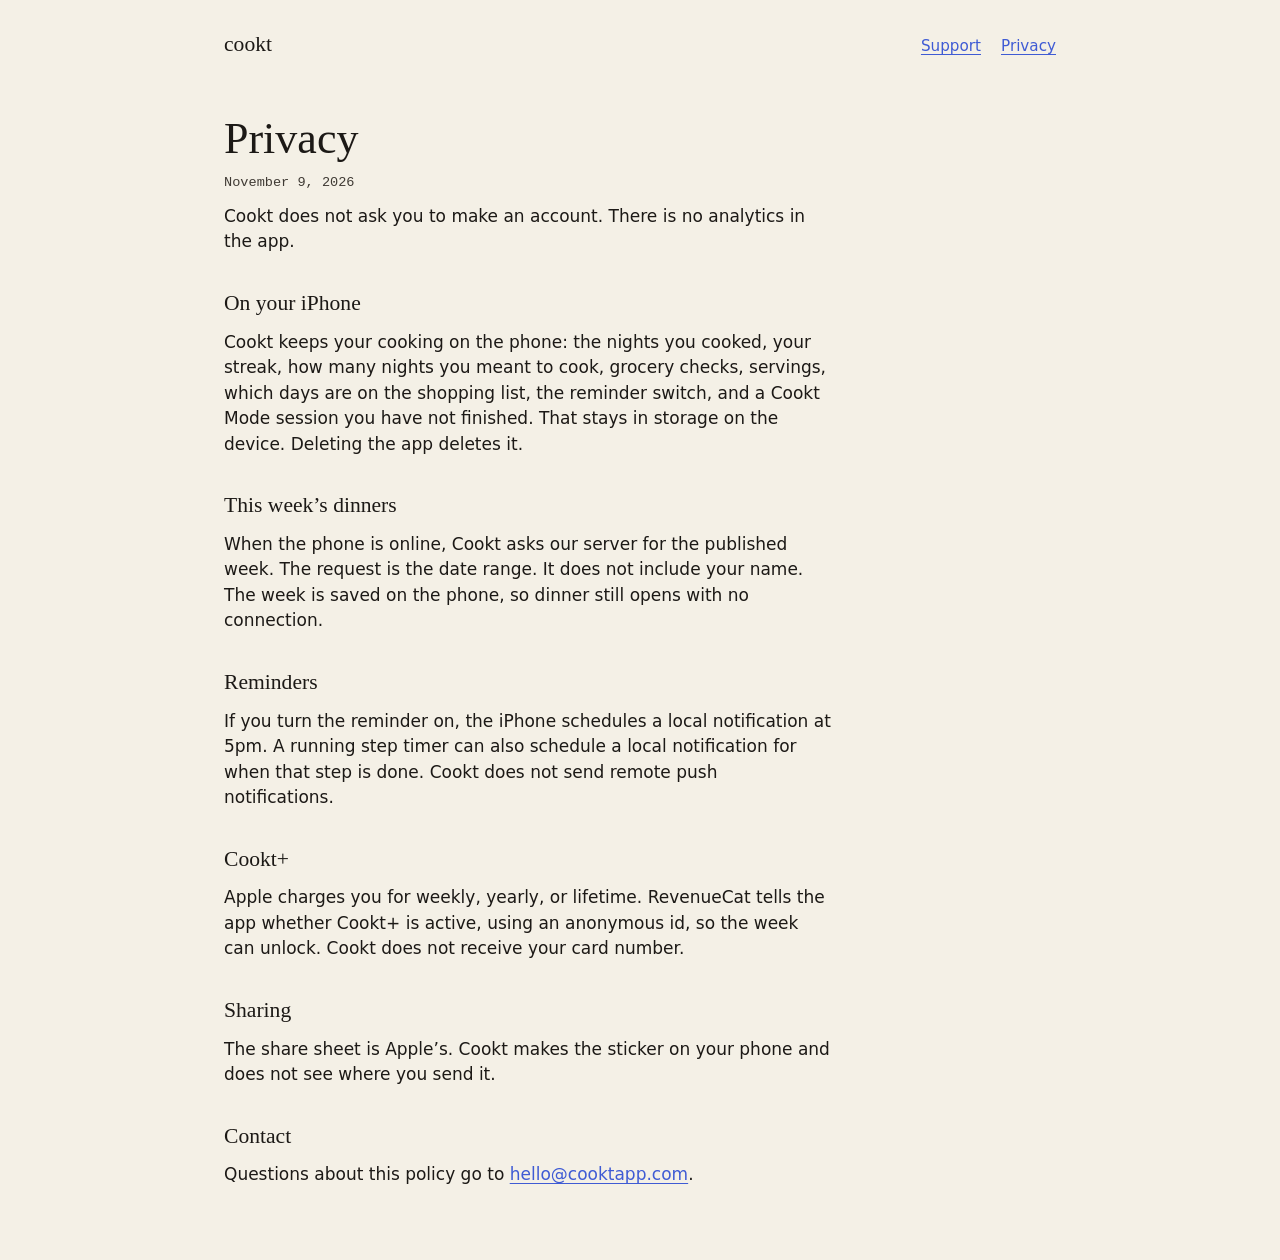
==== privacy/index.html @ 09d560f5 "Publish the Cookt site with GitHub Pages. The home, privacy, and support pages can go on cooktapp.co" ====
<!DOCTYPE html>
<html lang="en">
  <head>
    <meta charset="utf-8" />
    <meta name="viewport" content="width=device-width, initial-scale=1" />
    <title>Privacy · Cookt</title>
    <meta name="description" content="What Cookt stores on your iPhone, and what it does not." />
    <link rel="stylesheet" href="../styles.css" />
  </head>
  <body>
    <div class="page prose">
      <header class="mast">
        <a class="wordmark" href="../">cookt</a>
        <nav>
          <a href="../support/">Support</a>
          <a href="../privacy/">Privacy</a>
        </nav>
      </header>

      <h1>Privacy</h1>
      <p class="dated">November 9, 2026</p>

      <p>Cookt does not ask you to make an account. There is no analytics in the app.</p>

      <h2>On your iPhone</h2>
      <p>
        Cookt keeps your cooking on the phone: the nights you cooked, your streak, how many nights you meant to cook, grocery checks, servings, which days are on the shopping list, the reminder switch, and a Cookt Mode session you have not finished. That stays in storage on the device. Deleting the app deletes it.
      </p>

      <h2>This week’s dinners</h2>
      <p>
        When the phone is online, Cookt asks our server for the published week. The request is the date range. It does not include your name. The week is saved on the phone, so dinner still opens with no connection.
      </p>

      <h2>Reminders</h2>
      <p>
        If you turn the reminder on, the iPhone schedules a local notification at 5pm. A running step timer can also schedule a local notification for when that step is done. Cookt does not send remote push notifications.
      </p>

      <h2>Cookt+</h2>
      <p>
        Apple charges you for weekly, yearly, or lifetime. RevenueCat tells the app whether Cookt+ is active, using an anonymous id, so the week can unlock. Cookt does not receive your card number.
      </p>

      <h2>Sharing</h2>
      <p>
        The share sheet is Apple’s. Cookt makes the sticker on your phone and does not see where you send it.
      </p>

      <h2>Contact</h2>
      <p>
        Questions about this policy go to <a href="mailto:hello@cooktapp.com">hello@cooktapp.com</a>.
      </p>
    </div>
  </body>
</html>
---- styles.css ----
:root {
  --paper: #f4f0e6;
  --ink: #3f5bd4;
  --graphite: #3f3a34;
  --label: #1c1916;
  --hairline: #d9d1c3;
  --butter: #e7c56a;
  --measure: 38rem;
}

* {
  box-sizing: border-box;
}

html {
  background: var(--paper);
}

body {
  margin: 0;
  min-height: 100vh;
  background: var(--paper);
  color: var(--label);
  font-family: ui-sans-serif, system-ui, sans-serif;
  font-size: 1.0625rem;
  line-height: 1.5;
}

::selection {
  background: var(--butter);
  color: var(--label);
}

a {
  color: var(--ink);
  text-underline-offset: 0.18em;
}

a:focus-visible {
  outline: 2px solid var(--ink);
  outline-offset: 3px;
}

.page {
  width: min(100% - 3rem, 52rem);
  margin: 0 auto;
  padding: 1.75rem 0 4.5rem;
}

.mast {
  display: flex;
  align-items: baseline;
  justify-content: space-between;
  gap: 1.5rem;
  margin-bottom: 3.5rem;
}

.wordmark,
.prose .wordmark {
  color: var(--label);
  font-family: Georgia, "Iowan Old Style", Palatino, serif;
  font-size: 1.35rem;
  font-weight: 400;
  letter-spacing: 0;
  text-decoration: none;
}

.mast nav {
  display: flex;
  gap: 1.25rem;
  font-size: 0.95rem;
}

.kicker {
  margin: 0;
  font-family: Georgia, "Iowan Old Style", Palatino, serif;
  font-size: 1.65rem;
  font-weight: 400;
  line-height: 1;
}

.squiggle {
  display: block;
  width: 9.5rem;
  height: auto;
  margin: 0.35rem 0 1.75rem;
  mix-blend-mode: multiply;
}

.plate {
  display: grid;
  grid-template-columns: minmax(0, 1fr) 15.5rem;
  column-gap: 1.5rem;
  align-items: end;
}

h1 {
  margin: 0;
  max-width: 11ch;
  font-family: Georgia, "Iowan Old Style", Palatino, serif;
  font-size: clamp(2.6rem, 6vw, 3.25rem);
  font-weight: 400;
  letter-spacing: 0;
  line-height: 1.05;
}

.sketch {
  width: 100%;
  height: auto;
  mix-blend-mode: multiply;
}

.dish {
  margin: 1.15rem 0 0;
  font-family: Georgia, "Iowan Old Style", Palatino, serif;
  font-size: 1.35rem;
  font-weight: 400;
}

.meta {
  margin: 0.2rem 0 0;
  color: var(--graphite);
  font-family: ui-monospace, "SFMono-Regular", Menlo, monospace;
  font-size: 0.85rem;
}

.lede,
.prose p {
  max-width: var(--measure);
}

.lede {
  margin: 2.25rem 0 0;
}

.lede + .lede {
  margin-top: 1rem;
}

.soon {
  margin: 2rem 0 0;
  color: var(--graphite);
}

.prose h1 {
  max-width: 16ch;
  margin-bottom: 0.4rem;
  font-size: clamp(2.2rem, 5vw, 2.75rem);
}

.dated {
  margin: 0 0 2rem;
  color: var(--graphite);
  font-family: ui-monospace, "SFMono-Regular", Menlo, monospace;
  font-size: 0.85rem;
}

.prose h2 {
  margin: 2rem 0 0.4rem;
  font-family: Georgia, "Iowan Old Style", Palatino, serif;
  font-size: 1.35rem;
  font-weight: 400;
}

.prose p {
  margin: 0.65rem 0 0;
}

.prose a {
  color: var(--ink);
}

@media (max-width: 720px) {
  .page {
    width: min(100% - 2rem, 52rem);
    padding-top: 1.25rem;
  }

  .mast {
    margin-bottom: 2.5rem;
  }

  .plate {
    grid-template-columns: 1fr;
  }

  .sketch {
    width: min(16rem, 78vw);
    margin-bottom: 1.25rem;
    order: -1;
  }

  h1 {
    max-width: 14ch;
  }
}

@media (prefers-reduced-motion: reduce) {
  * {
    scroll-behavior: auto;
  }
}
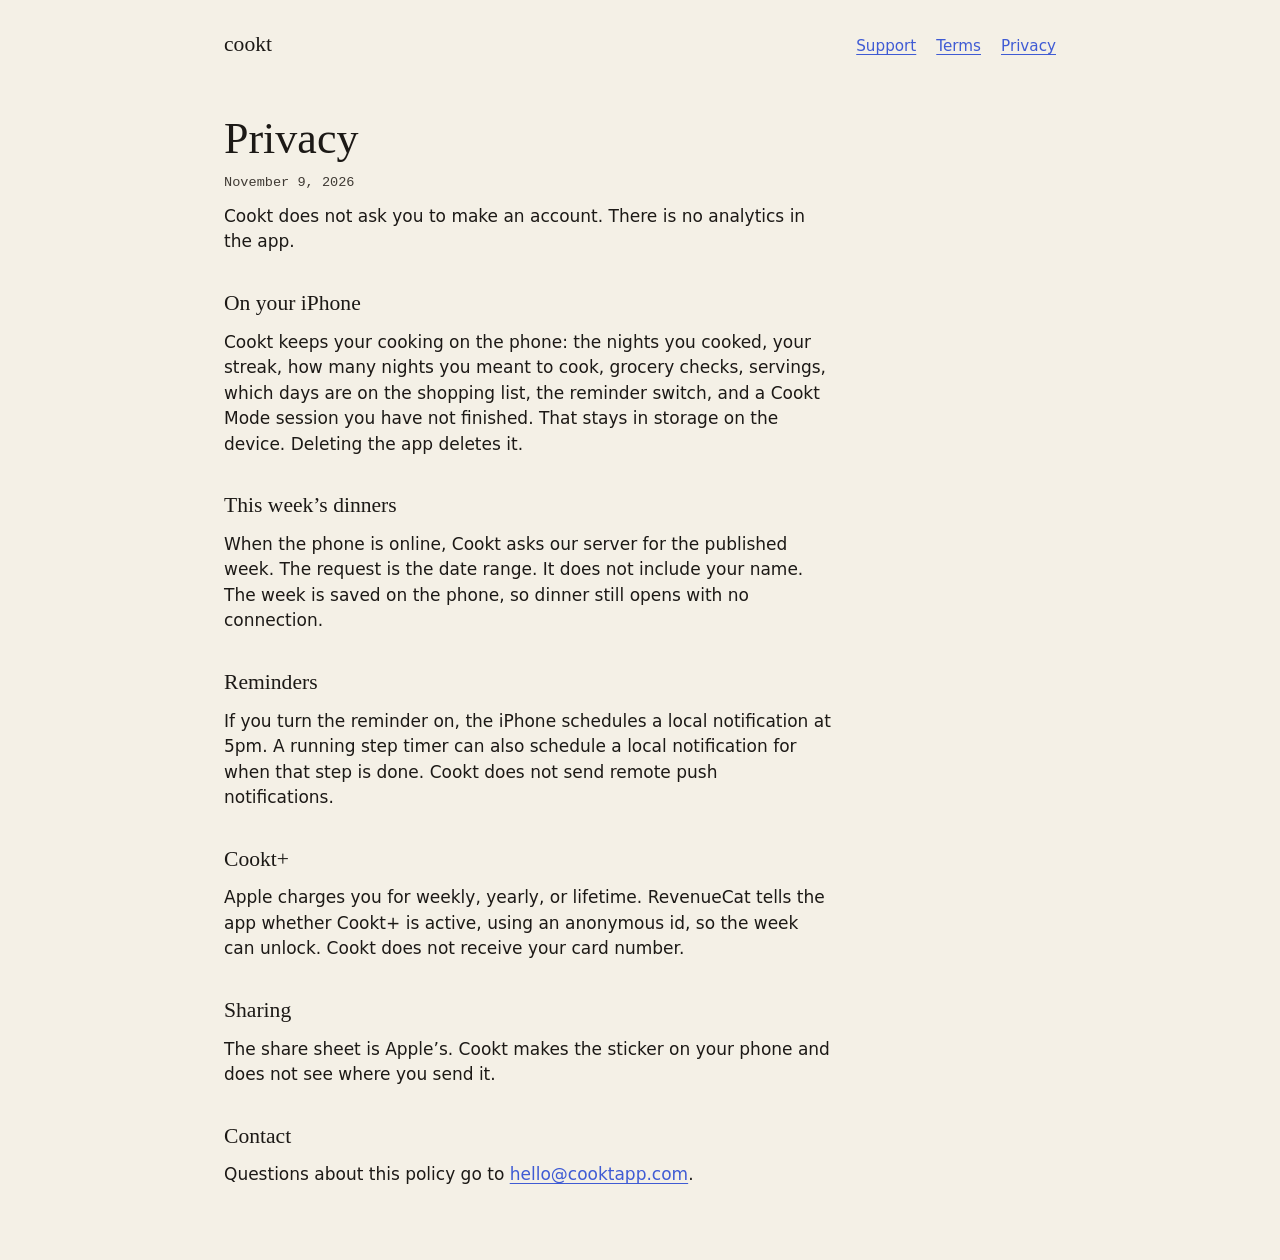
==== commit 28918680: "Add the terms page for Cookt+. Weekly and yearly renew until canceled. Lifetime stays unlocked while" ====
--- a/privacy/index.html
+++ b/privacy/index.html
@@ -13,6 +13,7 @@
         <a class="wordmark" href="../">cookt</a>
         <nav>
           <a href="../support/">Support</a>
+          <a href="../terms/">Terms</a>
           <a href="../privacy/">Privacy</a>
         </nav>
       </header>
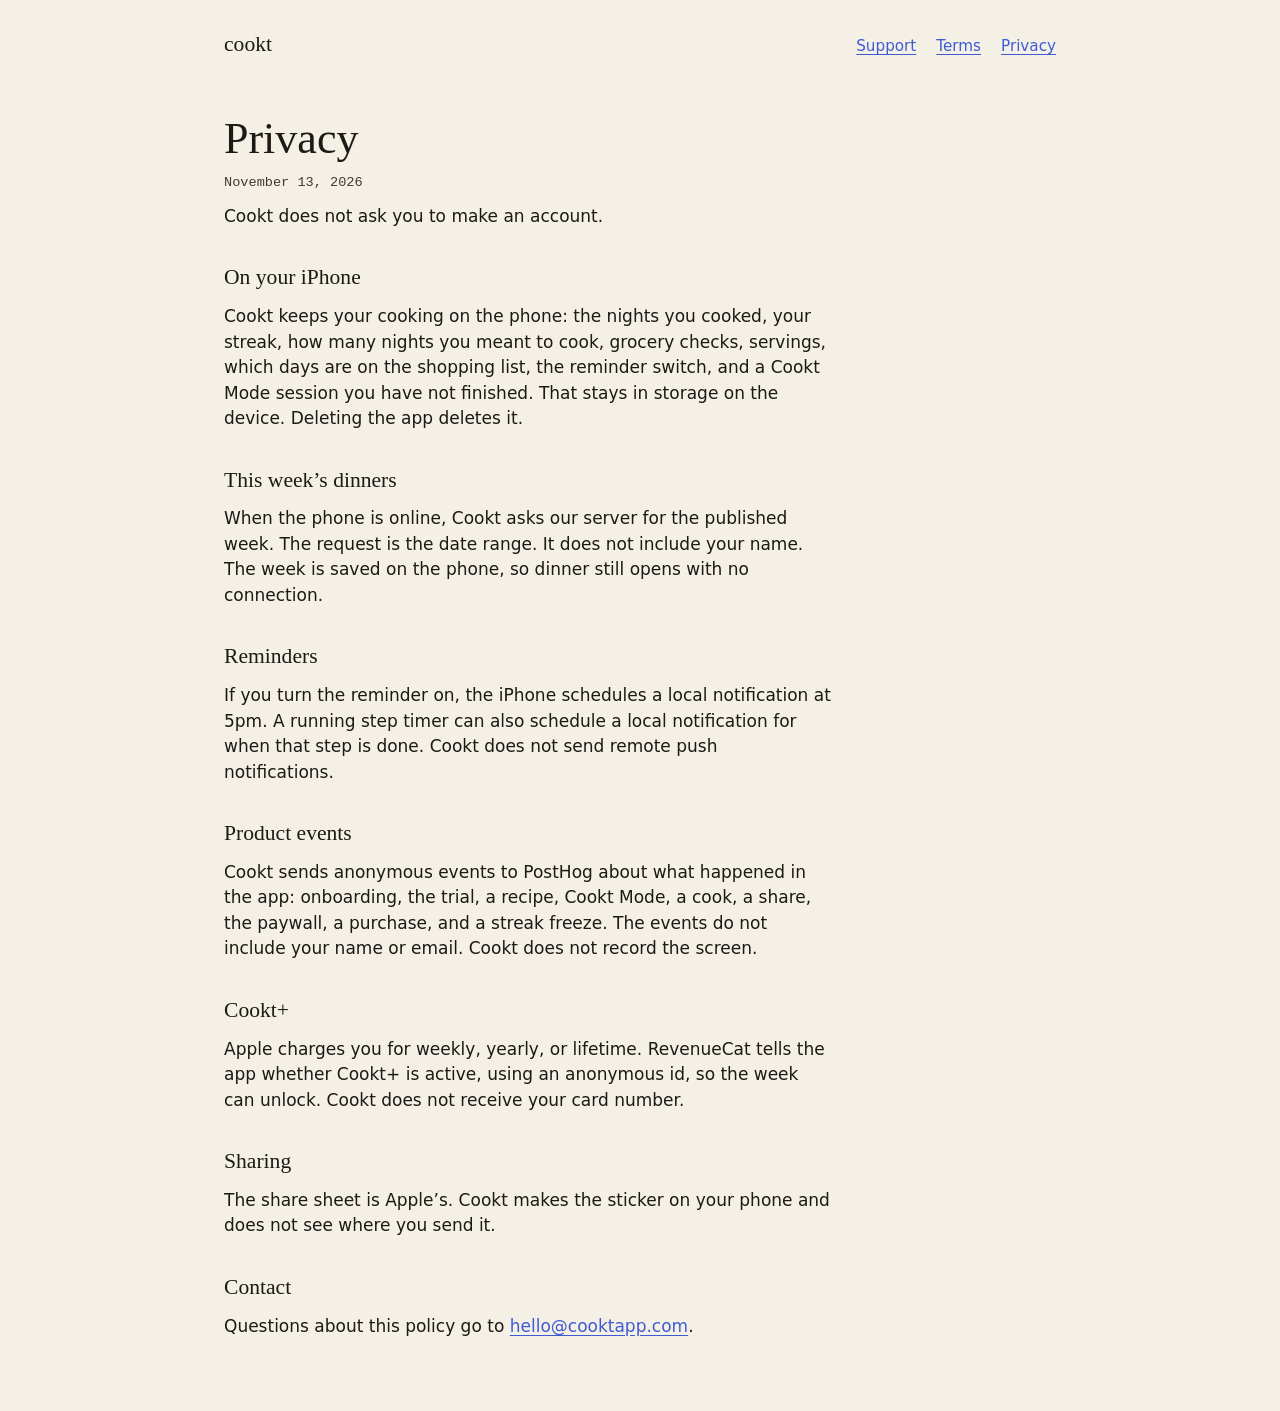
==== commit b3ca34ea: "Describe the anonymous product events. The privacy page no longer says the app has no analytics. It " ====
--- a/privacy/index.html
+++ b/privacy/index.html
@@ -19,9 +19,9 @@
       </header>
 
       <h1>Privacy</h1>
-      <p class="dated">November 9, 2026</p>
+      <p class="dated">November 13, 2026</p>
 
-      <p>Cookt does not ask you to make an account. There is no analytics in the app.</p>
+      <p>Cookt does not ask you to make an account.</p>
 
       <h2>On your iPhone</h2>
       <p>
@@ -36,6 +36,11 @@
       <h2>Reminders</h2>
       <p>
         If you turn the reminder on, the iPhone schedules a local notification at 5pm. A running step timer can also schedule a local notification for when that step is done. Cookt does not send remote push notifications.
+      </p>
+
+      <h2>Product events</h2>
+      <p>
+        Cookt sends anonymous events to PostHog about what happened in the app: onboarding, the trial, a recipe, Cookt Mode, a cook, a share, the paywall, a purchase, and a streak freeze. The events do not include your name or email. Cookt does not record the screen.
       </p>
 
       <h2>Cookt+</h2>
--- a/styles.css
+++ b/styles.css
@@ -71,12 +71,29 @@
   font-size: 0.95rem;
 }
 
+.kicker-row {
+  display: flex;
+  flex-wrap: wrap;
+  align-items: baseline;
+  column-gap: 0.9rem;
+  row-gap: 0.4rem;
+}
+
 .kicker {
   margin: 0;
   font-family: Georgia, "Iowan Old Style", Palatino, serif;
   font-size: 1.65rem;
   font-weight: 400;
   line-height: 1;
+}
+
+.stamp {
+  margin: 0;
+  color: var(--graphite);
+  font-family: ui-monospace, "SFMono-Regular", Menlo, monospace;
+  font-size: 0.85rem;
+  line-height: 1;
+  white-space: nowrap;
 }
 
 .squiggle {
@@ -131,15 +148,48 @@
 
 .lede {
   margin: 2.25rem 0 0;
+  text-wrap: pretty;
 }
 
 .lede + .lede {
   margin-top: 1rem;
 }
 
+.cta {
+  margin: 2.25rem 0 0;
+  max-width: var(--measure);
+  font-family: Georgia, "Iowan Old Style", Palatino, serif;
+  font-size: 1.25rem;
+  line-height: 1.3;
+}
+
 .soon {
   margin: 2rem 0 0;
   color: var(--graphite);
+}
+
+.cta + .soon {
+  margin-top: 0.35rem;
+}
+
+.receipt {
+  margin: 2.75rem 0 0;
+  max-width: var(--measure);
+  padding-top: 1.1rem;
+  border-top: 1px solid var(--hairline);
+  color: var(--graphite);
+  font-family: ui-monospace, "SFMono-Regular", Menlo, monospace;
+  font-size: 0.92rem;
+  line-height: 1.5;
+}
+
+.receipt p {
+  margin: 0.8rem 0 0;
+  text-wrap: pretty;
+}
+
+.receipt p:first-child {
+  margin-top: 0;
 }
 
 .prose h1 {
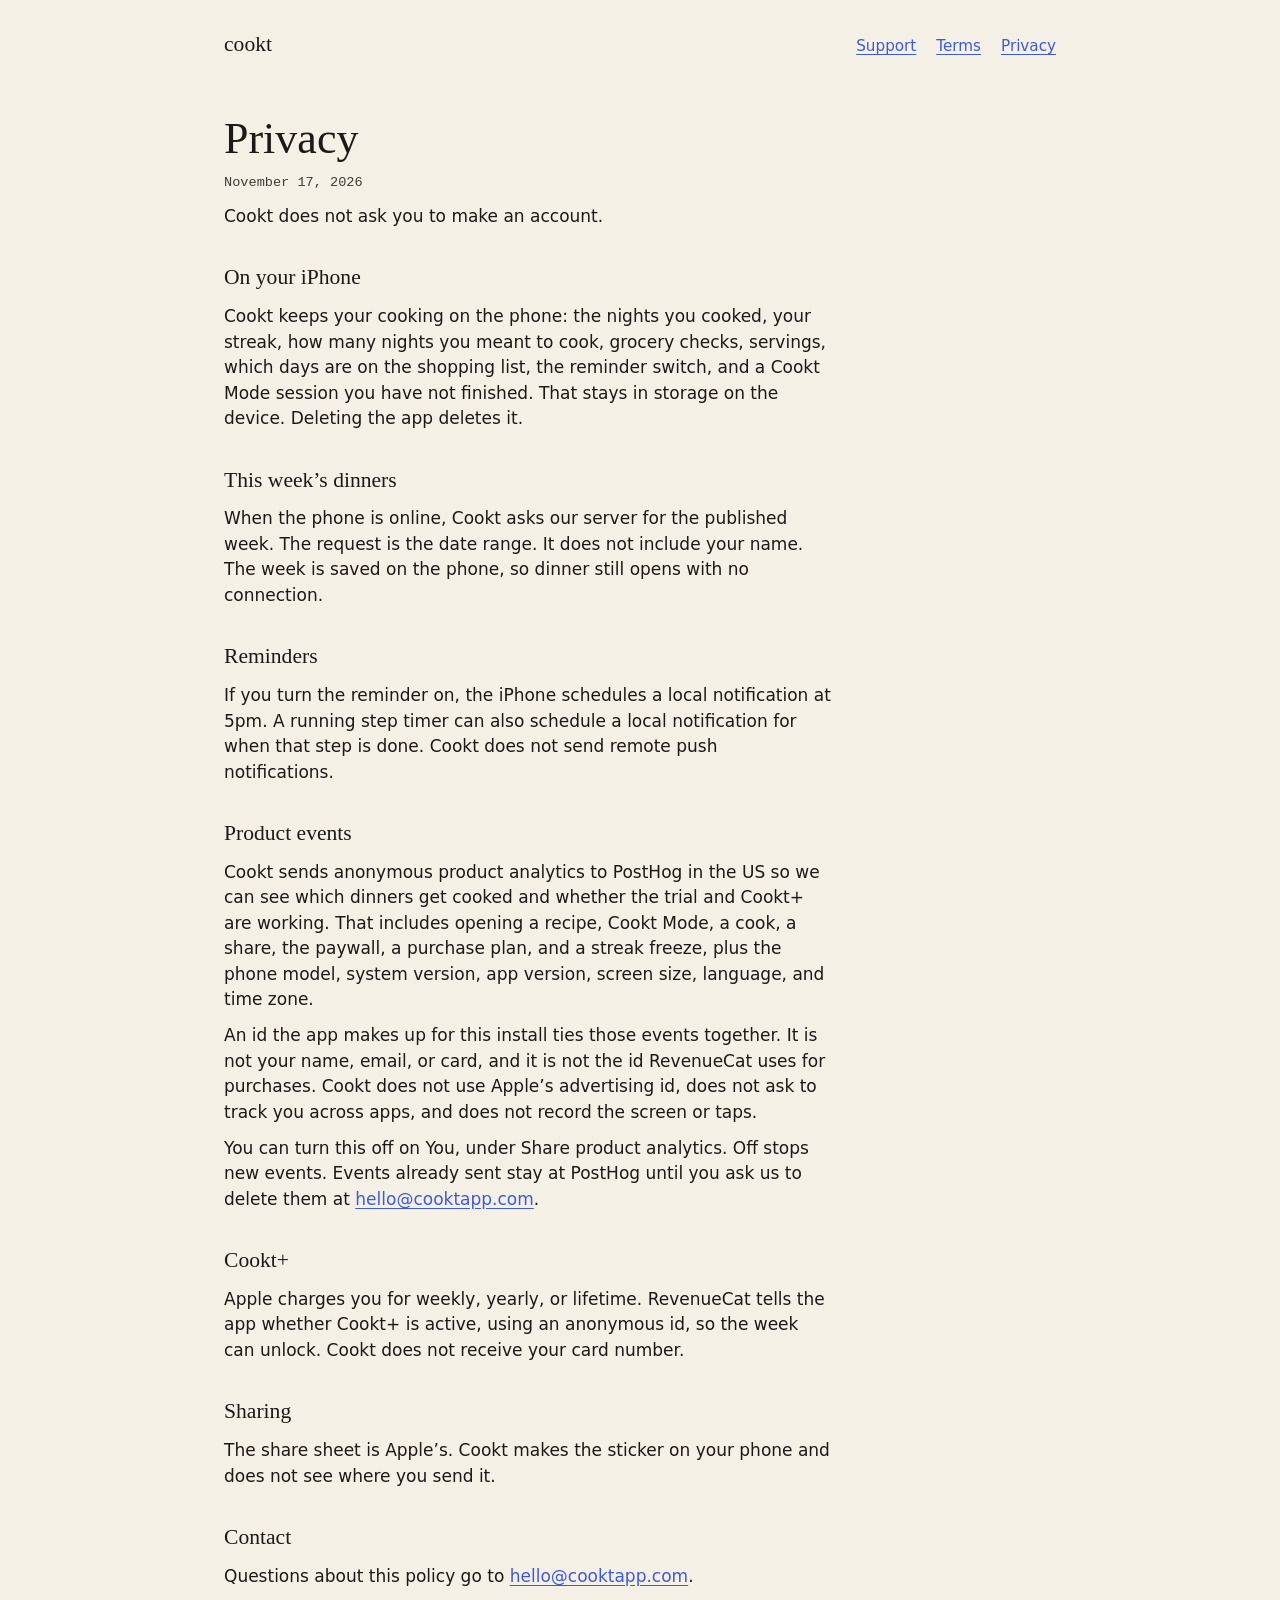
==== commit 497ed011: "Spell out the PostHog product analytics. Name the events, the phone details, the install id, and how" ====
--- a/privacy/index.html
+++ b/privacy/index.html
@@ -19,7 +19,7 @@
       </header>
 
       <h1>Privacy</h1>
-      <p class="dated">November 13, 2026</p>
+      <p class="dated">November 17, 2026</p>
 
       <p>Cookt does not ask you to make an account.</p>
 
@@ -40,7 +40,13 @@
 
       <h2>Product events</h2>
       <p>
-        Cookt sends anonymous events to PostHog about what happened in the app: onboarding, the trial, a recipe, Cookt Mode, a cook, a share, the paywall, a purchase, and a streak freeze. The events do not include your name or email. Cookt does not record the screen.
+        Cookt sends anonymous product analytics to PostHog in the US so we can see which dinners get cooked and whether the trial and Cookt+ are working. That includes opening a recipe, Cookt Mode, a cook, a share, the paywall, a purchase plan, and a streak freeze, plus the phone model, system version, app version, screen size, language, and time zone.
+      </p>
+      <p>
+        An id the app makes up for this install ties those events together. It is not your name, email, or card, and it is not the id RevenueCat uses for purchases. Cookt does not use Apple’s advertising id, does not ask to track you across apps, and does not record the screen or taps.
+      </p>
+      <p>
+        You can turn this off on You, under Share product analytics. Off stops new events. Events already sent stay at PostHog until you ask us to delete them at <a href="mailto:hello@cooktapp.com">hello@cooktapp.com</a>.
       </p>
 
       <h2>Cookt+</h2>
